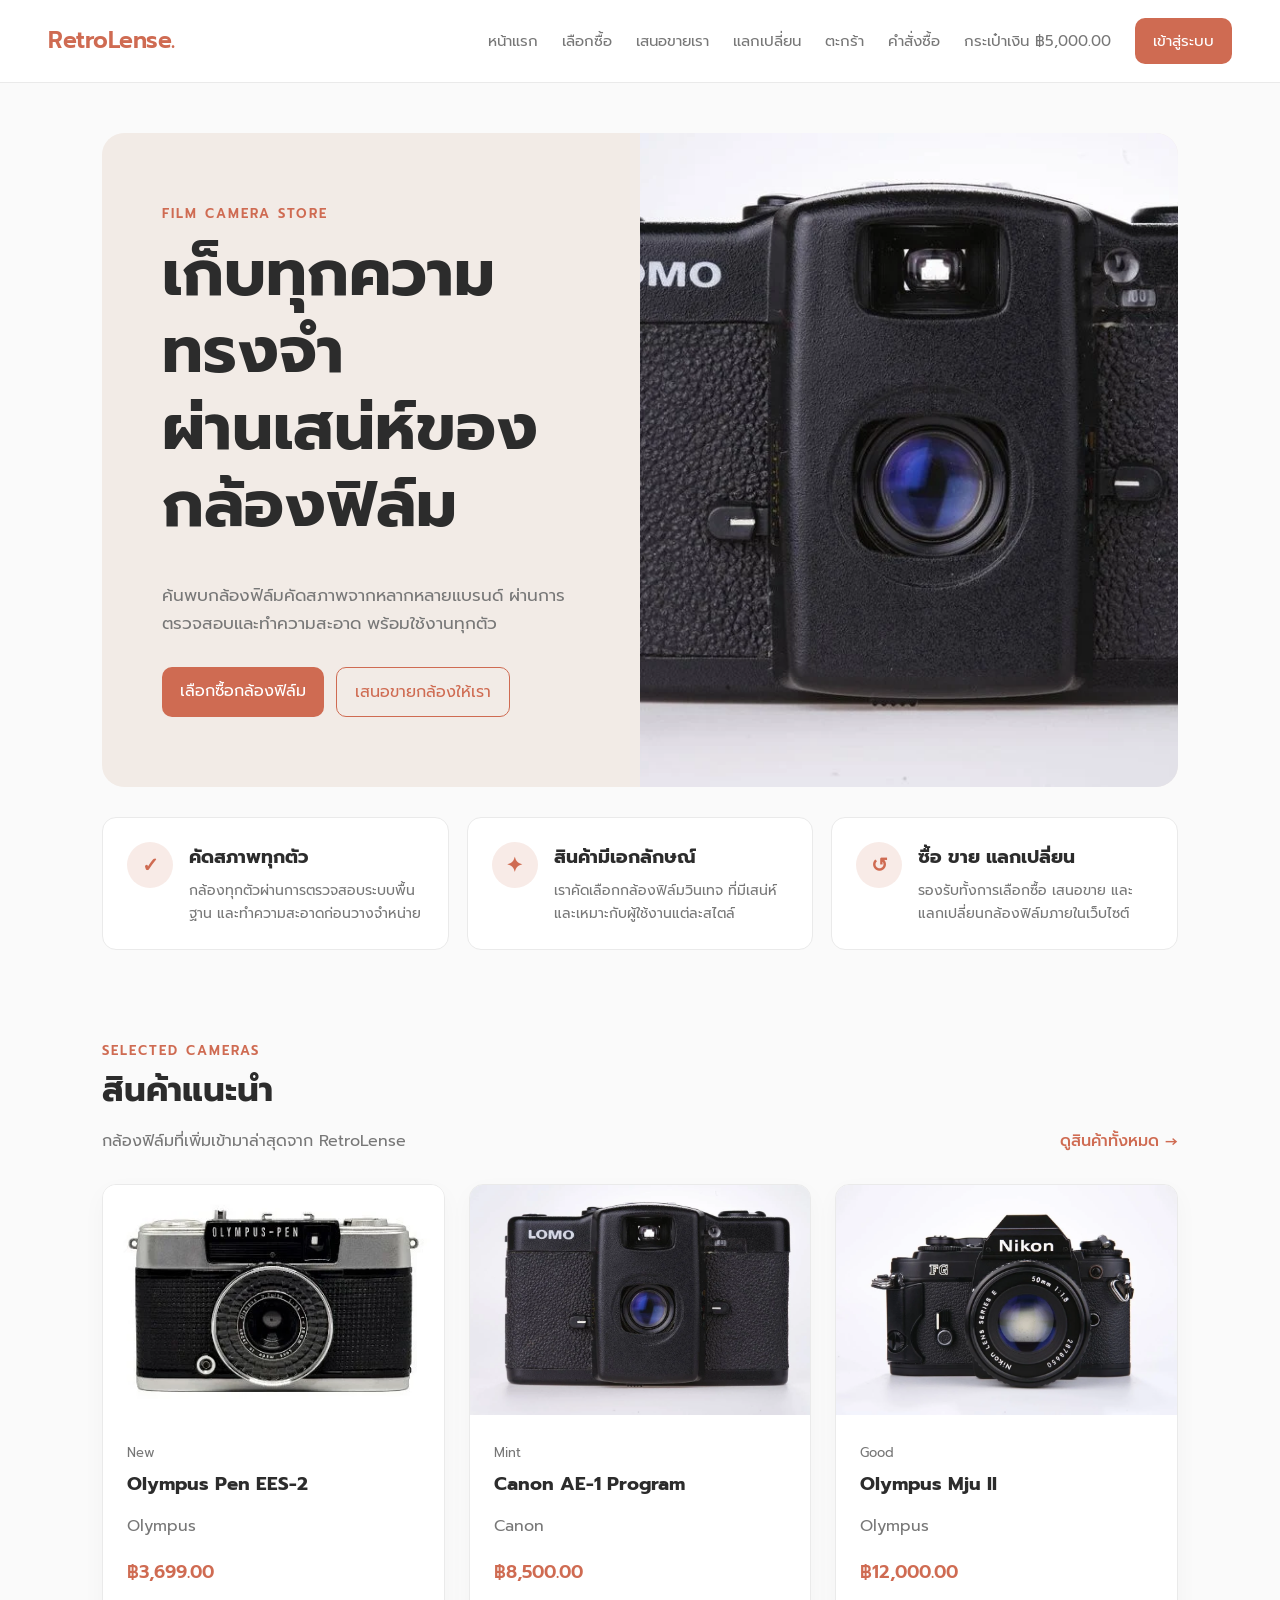
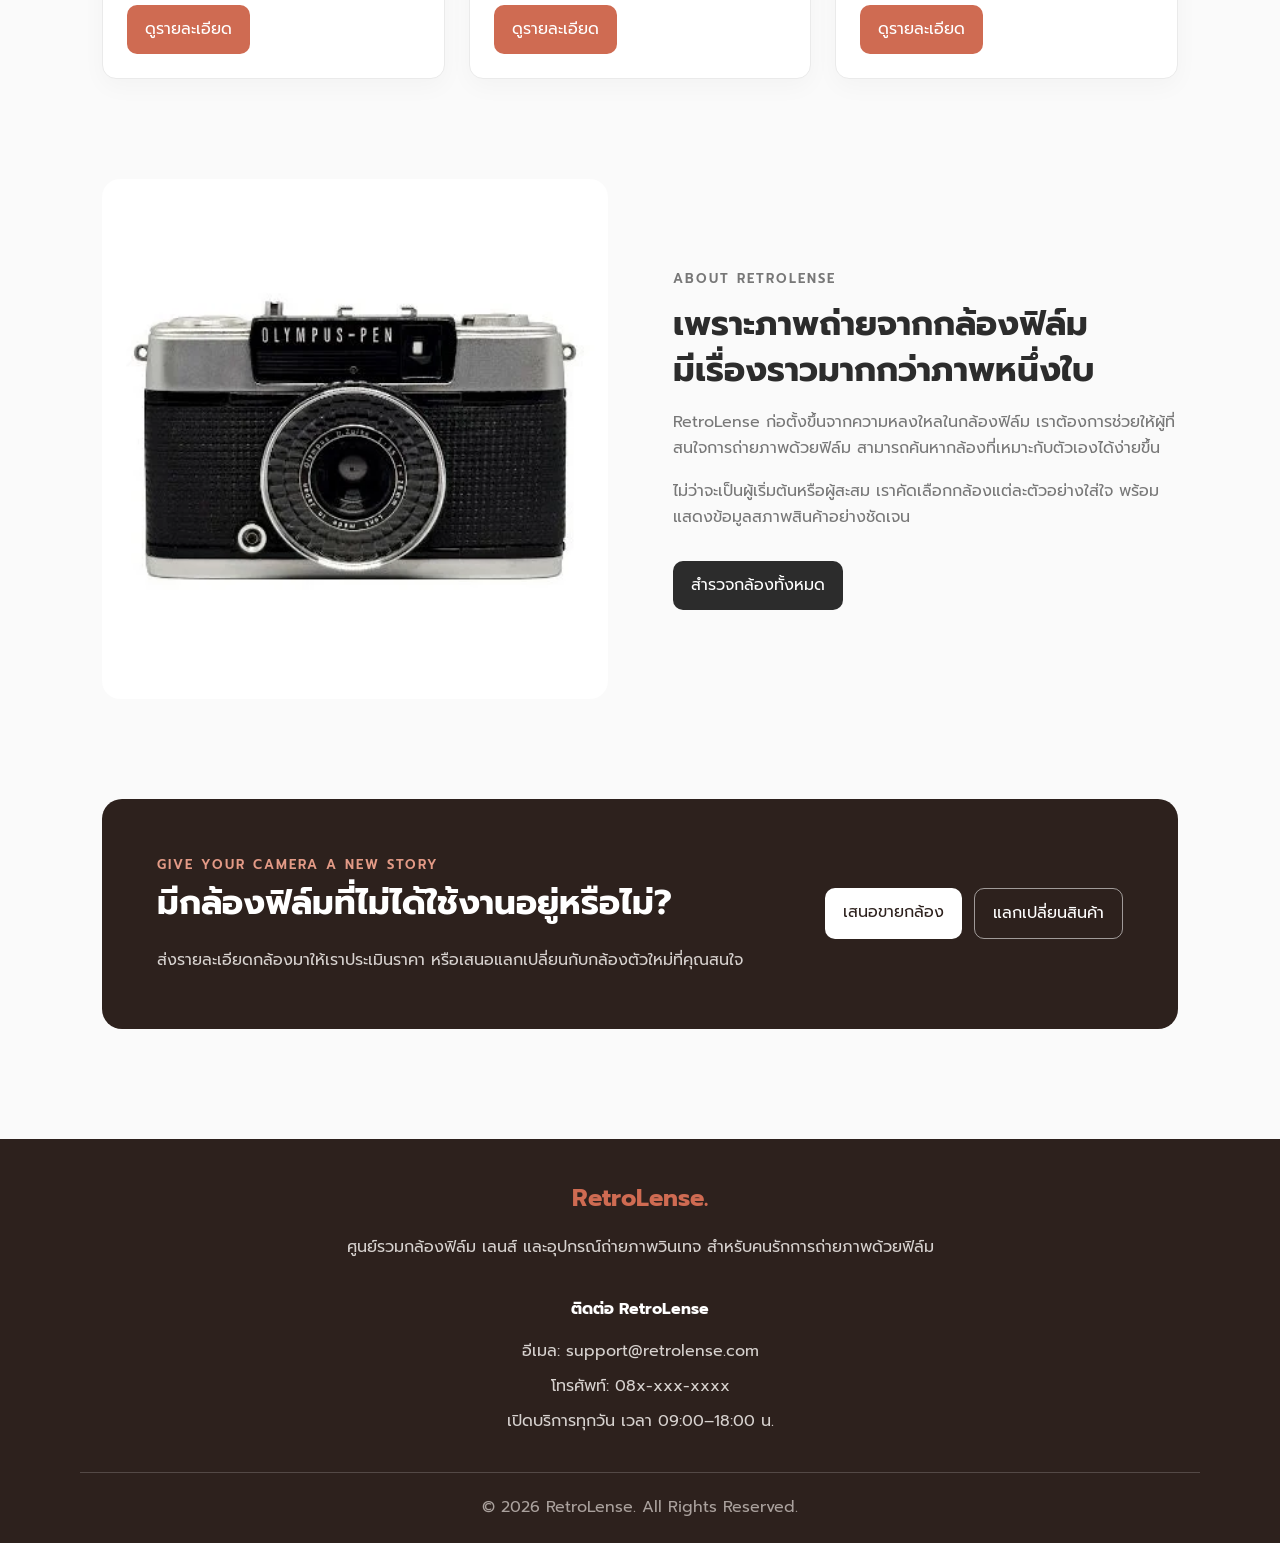
==== index.html @ f93aa6e0 "Initial commit" ====
<!doctype html><html lang="th"><head><meta charset="utf-8"><meta name="viewport" content="width=device-width,initial-scale=1"><title>RetroLense | กล้องฟิล์มคัดสภาพ</title><link rel="preconnect" href="https://fonts.googleapis.com"><link href="https://fonts.googleapis.com/css2?family=Prompt:wght@300;400;500;600&display=swap" rel="stylesheet"><link rel="stylesheet" href="assets/css/style.css"></head><body><header class="site-header"><div class="header-container"><a class="logo" href="index.html">RetroLense.</a><nav class="main-nav"><a href="index.html">หน้าแรก</a><a href="shop.html">เลือกซื้อ</a><a href="sell.html">เสนอขายเรา</a><a href="trade.html">แลกเปลี่ยน</a><a href="cart.html">ตะกร้า</a><a href="orders.html">คำสั่งซื้อ</a><a href="wallet.html">กระเป๋าเงิน ฿5,000.00</a><a class="btn" href="login.html">เข้าสู่ระบบ</a></nav></div></header><main><section class="home-hero"><div class="home-hero-content"><p class="hero-label">FILM CAMERA STORE</p><h1>เก็บทุกความทรงจำ<br>ผ่านเสน่ห์ของกล้องฟิล์ม</h1><p class="hero-description">ค้นพบกล้องฟิล์มคัดสภาพจากหลากหลายแบรนด์ ผ่านการตรวจสอบและทำความสะอาด พร้อมใช้งานทุกตัว</p><div class="hero-actions"><a href="shop.html" class="btn">เลือกซื้อกล้องฟิล์ม</a><a href="sell.html" class="btn outline">เสนอขายกล้องให้เรา</a></div></div><div class="home-hero-image"><img src="assets/img/cam2.webp" alt="กล้องฟิล์มวินเทจ RetroLense"></div></section><section class="home-benefits"><article class="benefit-card"><div class="benefit-icon">✓</div><div><h3>คัดสภาพทุกตัว</h3><p>กล้องทุกตัวผ่านการตรวจสอบระบบพื้นฐาน และทำความสะอาดก่อนวางจำหน่าย</p></div></article><article class="benefit-card"><div class="benefit-icon">✦</div><div><h3>สินค้ามีเอกลักษณ์</h3><p>เราคัดเลือกกล้องฟิล์มวินเทจ ที่มีเสน่ห์และเหมาะกับผู้ใช้งานแต่ละสไตล์</p></div></article><article class="benefit-card"><div class="benefit-icon">↺</div><div><h3>ซื้อ ขาย แลกเปลี่ยน</h3><p>รองรับทั้งการเลือกซื้อ เสนอขาย และแลกเปลี่ยนกล้องฟิล์มภายในเว็บไซต์</p></div></article></section><section class="home-section"><div class="home-section-header"><div><p class="section-label">SELECTED CAMERAS</p><h2>สินค้าแนะนำ</h2><p class="muted">กล้องฟิล์มที่เพิ่มเข้ามาล่าสุดจาก RetroLense</p></div><a href="shop.html" class="view-all-link">ดูสินค้าทั้งหมด →</a></div><div class="grid"><article class="card product-card"><a href="product.html"><img src="assets/img/cam1.webp" alt="Olympus Pen EES-2"></a><div class="card-body"><span class="product-status">New</span><h3>Olympus Pen EES-2</h3><p class="muted product-brand">Olympus</p><p class="price">฿3,699.00</p><a class="btn" href="product.html">ดูรายละเอียด</a></div></article><article class="card product-card"><a href="product.html"><img src="assets/img/cam2.webp" alt="Canon AE-1 Program"></a><div class="card-body"><span class="product-status">Mint</span><h3>Canon AE-1 Program</h3><p class="muted product-brand">Canon</p><p class="price">฿8,500.00</p><a class="btn" href="product.html">ดูรายละเอียด</a></div></article><article class="card product-card"><a href="product.html"><img src="assets/img/cam3.webp" alt="Olympus Mju II"></a><div class="card-body"><span class="product-status">Good</span><h3>Olympus Mju II</h3><p class="muted product-brand">Olympus</p><p class="price">฿12,000.00</p><a class="btn" href="product.html">ดูรายละเอียด</a></div></article></div></section><section class="about-retrolense"><div class="about-image"><img src="assets/img/cam1.webp" alt="ร้านกล้องฟิล์ม RetroLense"></div><div class="about-content"><p class="section-label">ABOUT RETROLENSE</p><h2>เพราะภาพถ่ายจากกล้องฟิล์ม<br>มีเรื่องราวมากกว่าภาพหนึ่งใบ</h2><p>RetroLense ก่อตั้งขึ้นจากความหลงใหลในกล้องฟิล์ม เราต้องการช่วยให้ผู้ที่สนใจการถ่ายภาพด้วยฟิล์ม สามารถค้นหากล้องที่เหมาะกับตัวเองได้ง่ายขึ้น</p><p>ไม่ว่าจะเป็นผู้เริ่มต้นหรือผู้สะสม เราคัดเลือกกล้องแต่ละตัวอย่างใส่ใจ พร้อมแสดงข้อมูลสภาพสินค้าอย่างชัดเจน</p><a href="shop.html" class="btn secondary">สำรวจกล้องทั้งหมด</a></div></section><section class="home-cta"><div><p class="section-label light">GIVE YOUR CAMERA A NEW STORY</p><h2>มีกล้องฟิล์มที่ไม่ได้ใช้งานอยู่หรือไม่?</h2><p>ส่งรายละเอียดกล้องมาให้เราประเมินราคา หรือเสนอแลกเปลี่ยนกับกล้องตัวใหม่ที่คุณสนใจ</p></div><div class="cta-actions"><a href="sell.html" class="btn light-button">เสนอขายกล้อง</a><a href="trade.html" class="btn transparent-button">แลกเปลี่ยนสินค้า</a></div></section></main><footer class="footer"><div class="footer-content"><div><h3>RetroLense.</h3><p>ศูนย์รวมกล้องฟิล์ม เลนส์ และอุปกรณ์ถ่ายภาพวินเทจ สำหรับคนรักการถ่ายภาพด้วยฟิล์ม</p></div><div><h4>ติดต่อ RetroLense</h4><p>อีเมล: support@retrolense.com</p><p>โทรศัพท์: 08x-xxx-xxxx</p><p>เปิดบริการทุกวัน เวลา 09:00–18:00 น.</p></div></div><hr><p class="copyright">© 2026 RetroLense. All Rights Reserved.</p></footer><script src="assets/js/demo.js"></script></body></html>
---- assets/css/style.css ----
/* ==============================
   1. ตัวแปรสีหลัก
============================== */

:root {
    --bg: #fafafa;
    --surface: #ffffff;
    --text: #2c2c2c;
    --muted: #777777;
    --primary: #cf6b52;
    --primary-dark: #b85640;
    --border: #eaeaea;
    --danger: #b42318;
    --dark: #2d211d;
}

/* ==============================
   2. ตั้งค่าพื้นฐาน
============================== */

* {
    box-sizing: border-box;
}

html {
    scroll-behavior: smooth;
}

body {
    margin: 0;
    min-height: 100vh;
    display: flex;
    flex-direction: column;
    background: var(--bg);
    color: var(--text);
    font-family: "Prompt", sans-serif;
    line-height: 1.65;
}

img {
    display: block;
    max-width: 100%;
}

a {
    transition: color 0.2s ease, background 0.2s ease;
}

/* ==============================
   Header และ Navigation
============================== */

.site-header {
    position: sticky;
    top: 0;
    z-index: 100;
    width: 100%;
    padding: 0;
    background: rgba(255, 255, 255, 0.96);
    border-bottom: 1px solid var(--border);
    backdrop-filter: blur(12px);
}

.header-container {
    display: flex;
    width: 100%;
    max-width: 1450px;
    min-height: 82px;
    margin: 0 auto;
    padding: 0 48px;
    align-items: center;
    justify-content: space-between;
    gap: 30px;
}

.logo {
    flex-shrink: 0;
    color: var(--primary);
    font-size: 23px;
    font-weight: 600;
    letter-spacing: -0.5px;
    text-decoration: none;
}

.logo:hover {
    color: var(--primary-dark);
}

.main-nav {
    display: flex;
    align-items: center;
    justify-content: flex-end;
    gap: 24px;
    margin-left: auto;
    flex-wrap: wrap;
}

.main-nav a {
    position: relative;
    color: var(--muted);
    font-size: 15px;
    text-decoration: none;
    white-space: nowrap;
}

.main-nav a:not(.btn)::after {
    position: absolute;
    right: 0;
    bottom: -7px;
    left: 0;
    width: 0;
    height: 2px;
    margin: auto;
    background: var(--primary);
    content: "";
    transition: width 0.2s ease;
}

.main-nav a:not(.btn):hover {
    color: var(--primary);
}

.main-nav a:not(.btn):hover::after {
    width: 100%;
}

.main-nav .btn {
    color: #ffffff;
}

.member-name {
    color: var(--text);
    font-size: 14px;
    font-weight: 500;
}

/* ==============================
   4. ปุ่ม
============================== */

.btn,
button {
    display: inline-block;
    padding: 11px 18px;
    border: 0;
    border-radius: 10px;
    background: var(--primary);
    color: #ffffff;
    font: inherit;
    text-decoration: none;
    cursor: pointer;
    transition:
        background 0.2s ease,
        transform 0.2s ease;
}

.btn:hover,
button:hover {
    background: var(--primary-dark);
    transform: translateY(-1px);
}

.btn.secondary {
    background: var(--text);
}

.btn.secondary:hover {
    background: #111111;
}

.btn.danger {
    background: var(--danger);
}

.btn.danger:hover {
    background: #8f1c13;
}

/* ==============================
   5. เนื้อหาหลัก
============================== */

main {
    width: 100%;
    max-width: 1120px;
    margin: 0 auto;
    padding: 50px 22px;
    flex: 1;
}

.hero,
.section-header {
    margin-bottom: 36px;
    text-align: center;
}

.hero h1,
.section-header h1 {
    margin-bottom: 10px;
}

.muted {
    color: var(--muted);
}

.grid {
    display: grid;
    grid-template-columns: repeat(auto-fit, minmax(260px, 1fr));
    gap: 24px;
}

/* ==============================
   6. Card และ Panel
============================== */

.card,
.panel {
    overflow: hidden;
    background: var(--surface);
    border: 1px solid var(--border);
    border-radius: 14px;
    box-shadow: 0 8px 24px rgba(0, 0, 0, 0.03);
}

.card {
    transition:
        transform 0.2s ease,
        box-shadow 0.2s ease;
}

.card:hover {
    transform: translateY(-4px);
    box-shadow: 0 14px 32px rgba(0, 0, 0, 0.07);
}

.card img {
    width: 100%;
    height: 230px;
    object-fit: cover;
}

.card-body,
.panel {
    padding: 24px;
}

.card-body h3 {
    margin-top: 0;
}

.price {
    font-size: 18px;
    font-weight: 600;
    color: var(--primary);
}

/* ==============================
   7. Form
============================== */

.form {
    max-width: 620px;
    margin: 0 auto;
}

.form label {
    display: block;
    margin: 14px 0 7px;
    font-weight: 500;
}

.form input,
.form select,
.form textarea {
    width: 100%;
    padding: 13px;
    background: #f6f7f8;
    border: 1px solid var(--border);
    border-radius: 9px;
    color: var(--text);
    font: inherit;
}

.form textarea {
    min-height: 130px;
    resize: vertical;
}

.form input:focus,
.form textarea:focus,
.form select:focus {
    outline: 2px solid rgba(207, 107, 82, 0.2);
    border-color: var(--primary);
}

/* ==============================
   8. ข้อความแจ้งเตือน
============================== */

.alert {
    margin-bottom: 16px;
    padding: 12px 15px;
    background: #fff3f0;
    border-radius: 8px;
    color: #8a3321;
}

.alert.success,
.success {
    background: #ecfdf3;
    color: #027a48;
}

/* ==============================
   9. รายละเอียดสินค้า
============================== */

.product-detail {
    display: grid;
    grid-template-columns: 1.1fr 1fr;
    gap: 36px;
    align-items: start;
}

.product-detail img {
    width: 100%;
    max-height: 520px;
    object-fit: cover;
    border-radius: 14px;
}

.add-cart-form {
    display: flex;
    align-items: flex-end;
    gap: 12px;
    margin-top: 20px;
}

.add-cart-form label {
    display: block;
    margin-bottom: 6px;
}

.add-cart-form input {
    width: 72px;
    padding: 10px;
    border: 1px solid var(--border);
    border-radius: 8px;
    font: inherit;
}

/* ==============================
   10. ตาราง
============================== */

table {
    width: 100%;
    border-collapse: collapse;
    background: #ffffff;
}

th,
td {
    padding: 12px;
    border-bottom: 1px solid var(--border);
    text-align: left;
    vertical-align: middle;
}

th {
    background: #fcfcfc;
    font-weight: 600;
}

/* ==============================
   11. Dashboard Admin
============================== */

.stats {
    display: grid;
    grid-template-columns: repeat(4, 1fr);
    gap: 18px;
}

.stat {
    padding: 22px;
    background: #ffffff;
    border: 1px solid var(--border);
    border-radius: 12px;
}

.stat h3 {
    margin-top: 0;
    margin-bottom: 8px;
}

.stat strong {
    font-size: 28px;
    color: var(--primary);
}

.admin-links {
    display: flex;
    gap: 10px;
    flex-wrap: wrap;
}

/* ==============================
   12. ตะกร้าสินค้า
============================== */

.cart-list {
    padding: 0;
}

.cart-row {
    display: grid;
    grid-template-columns: 110px 1fr auto auto;
    gap: 18px;
    align-items: center;
    padding: 18px;
    border-bottom: 1px solid var(--border);
}

.cart-row:last-child {
    border-bottom: 0;
}

.cart-row img {
    width: 110px;
    height: 85px;
    object-fit: cover;
    border-radius: 10px;
}

.cart-info h3 {
    margin: 0 0 6px;
}

.cart-actions {
    display: flex;
    gap: 8px;
    align-items: center;
}

.cart-actions input {
    width: 72px;
    padding: 10px;
    border: 1px solid var(--border);
    border-radius: 8px;
    font: inherit;
}

.cart-summary {
    display: flex;
    justify-content: flex-end;
    align-items: center;
    gap: 24px;
    margin-top: 22px;
}

/* ==============================
   13. Checkout
============================== */

.checkout-grid {
    display: grid;
    grid-template-columns: 1.35fr 0.8fr;
    gap: 24px;
    align-items: start;
}

.checkout-grid .form {
    max-width: none;
    margin: 0;
}

.success-box {
    max-width: 650px;
    margin: 0 auto;
    text-align: center;
}

.empty {
    padding: 35px;
    text-align: center;
}

/* ==============================
   14. Form ในตาราง
============================== */

.inline-form {
    display: flex;
    gap: 8px;
    align-items: center;
}

.inline-form select {
    padding: 9px;
    border: 1px solid var(--border);
    border-radius: 8px;
    font: inherit;
}

.inline-form button {
    padding: 9px 12px;
}

/* ==============================
   15. Footer
============================== */

.footer {
    width: 100%;
    margin-top: 60px;
    padding: 45px 8% 25px;
    background: var(--dark);
    color: #ffffff;
}

.footer-content {
    display: grid;
    grid-template-columns: 1.4fr 0.8fr 1fr;
    gap: 50px;
    max-width: 1120px;
    margin: 0 auto;
}

.footer h3,
.footer h4 {
    margin-top: 0;
    margin-bottom: 15px;
    color: #ffffff;
}

.footer h3 {
    font-size: 24px;
    color: var(--primary);
}

.footer p {
    margin: 6px 0;
    color: #d7d2cf;
    line-height: 1.8;
}

.footer a {
    display: inline-block;
    color: #d7d2cf;
    line-height: 2;
    text-decoration: none;
}

.footer a:hover {
    color: var(--primary);
}

.footer hr {
    max-width: 1120px;
    margin: 30px auto 20px;
    border: 0;
    border-top: 1px solid rgba(255, 255, 255, 0.18);
}

.footer .copyright {
    margin: 0;
    color: #aaa19d;
    text-align: center;
}

/* ==============================
   16. Tablet
============================== */

@media (max-width: 900px) {
    .stats {
        grid-template-columns: repeat(2, 1fr);
    }

    .footer-content {
        grid-template-columns: repeat(2, 1fr);
    }

    .footer-content > div:first-child {
        grid-column: 1 / -1;
    }
}

/* ==============================
   17. Mobile
============================== */

@media (max-width: 760px) {
    .site-header {
        position: static;
    }

    .header-container {
        flex-direction: column;
        min-height: auto;
        padding: 17px 18px;
        gap: 14px;
    }

    .main-nav {
        width: 100%;
        justify-content: center;
        margin-left: 0;
        gap: 13px 17px;
    }
}

    .product-detail,
    .checkout-grid {
        grid-template-columns: 1fr;
    }

    .product-detail {
        gap: 24px;
    }

    .stats {
        grid-template-columns: 1fr 1fr;
    }

    .cart-row {
        grid-template-columns: 80px 1fr;
    }

    .cart-row img {
        width: 80px;
        height: 70px;
    }

    .cart-actions {
        grid-column: 1 / -1;
        flex-wrap: wrap;
    }

    .cart-summary {
        flex-direction: column;
        align-items: stretch;
    }

    .add-cart-form {
        flex-direction: column;
        align-items: stretch;
    }

    .add-cart-form input {
        width: 100%;
    }

    table {
        display: block;
        overflow-x: auto;
        white-space: nowrap;
    }

    .footer {
        padding: 40px 24px 22px;
    }

    .footer-content {
        grid-template-columns: 1fr;
        gap: 28px;
        text-align: center;
    }

    .footer-content > div:first-child {
        grid-column: auto;
    }
}

/* ==============================
   18. Mobile ขนาดเล็ก
============================== */

@media (max-width: 480px) {
    .stats {
        grid-template-columns: 1fr;
    }

    .btn,
    button {
        width: 100%;
        text-align: center;
    }

    .inline-form {
        flex-direction: column;
        align-items: stretch;
    }

    .inline-form select {
        width: 100%;
    }

    .card img {
        height: 210px;
    }
}
/* ==============================
   หน้าแรก RetroLense
============================== */

.home-hero {
    display: grid;
    grid-template-columns: 1fr 1fr;
    min-height: 580px;
    overflow: hidden;
    background: #f2ebe6;
    border-radius: 22px;
}

.home-hero-content {
    display: flex;
    flex-direction: column;
    justify-content: center;
    padding: 70px 60px;
}

.hero-label,
.section-label {
    margin: 0 0 12px;
    color: var(--primary);
    font-size: 13px;
    font-weight: 600;
    letter-spacing: 2px;
}

.home-hero h1 {
    max-width: 620px;
    margin: 0 0 20px;
    font-size: clamp(40px, 5vw, 68px);
    line-height: 1.2;
}

.hero-description {
    max-width: 550px;
    margin-bottom: 30px;
    color: var(--muted);
    font-size: 17px;
}

.hero-actions {
    display: flex;
    gap: 12px;
    flex-wrap: wrap;
}

.btn.outline {
    background: transparent;
    border: 1px solid var(--primary);
    color: var(--primary);
}

.btn.outline:hover {
    background: var(--primary);
    color: #ffffff;
}

.home-hero-image {
    min-height: 580px;
}

.home-hero-image img {
    width: 100%;
    height: 100%;
    object-fit: cover;
}

.home-benefits {
    display: grid;
    grid-template-columns: repeat(3, 1fr);
    gap: 18px;
    margin: 30px 0 90px;
}

.benefit-card {
    display: flex;
    gap: 16px;
    padding: 24px;
    background: var(--surface);
    border: 1px solid var(--border);
    border-radius: 14px;
}

.benefit-icon {
    display: flex;
    flex: 0 0 46px;
    align-items: center;
    justify-content: center;
    width: 46px;
    height: 46px;
    background: #f8ebe7;
    border-radius: 50%;
    color: var(--primary);
    font-size: 20px;
    font-weight: 600;
}

.benefit-card h3 {
    margin: 0 0 6px;
}

.benefit-card p {
    margin: 0;
    color: var(--muted);
    font-size: 14px;
}

.home-section {
    margin-bottom: 100px;
}

.home-section-header {
    display: flex;
    justify-content: space-between;
    align-items: end;
    gap: 30px;
    margin-bottom: 30px;
}

.home-section-header h2,
.about-content h2,
.home-cta h2 {
    margin: 0 0 10px;
    font-size: 34px;
}

.home-section-header p {
    margin: 0;
}

.view-all-link {
    flex-shrink: 0;
    color: var(--primary);
    font-weight: 500;
    text-decoration: none;
}

.view-all-link:hover {
    text-decoration: underline;
}

.product-image-link {
    display: block;
    overflow: hidden;
}

.product-image-link img {
    transition: transform 0.35s ease;
}

.product-card:hover .product-image-link img {
    transform: scale(1.04);
}

.product-status {
    display: inline-block;
    margin-bottom: 5px;
    color: var(--muted);
    font-size: 13px;
}

.product-brand {
    margin-top: -5px;
}

.about-retrolense {
    display: grid;
    grid-template-columns: 1fr 1fr;
    gap: 65px;
    align-items: center;
    margin-bottom: 100px;
}

.about-image img {
    width: 100%;
    height: 520px;
    object-fit: cover;
    border-radius: 18px;
}

.about-content h2 {
    line-height: 1.35;
}

.about-content p {
    color: var(--muted);
}

.about-content .btn {
    margin-top: 15px;
}

.home-cta {
    display: flex;
    justify-content: space-between;
    align-items: center;
    gap: 40px;
    padding: 55px;
    background: #2d211d;
    border-radius: 20px;
    color: #ffffff;
}

.home-cta h2 {
    color: #ffffff;
}

.home-cta p {
    max-width: 690px;
    margin-bottom: 0;
    color: #d7d2cf;
}

.section-label.light {
    color: #e39a86;
}

.cta-actions {
    display: flex;
    flex-shrink: 0;
    gap: 12px;
    flex-wrap: wrap;
}

.btn.light-button {
    background: #ffffff;
    color: #2d211d;
}

.btn.light-button:hover {
    background: #eee8e4;
}

.btn.transparent-button {
    background: transparent;
    border: 1px solid rgba(255, 255, 255, 0.55);
    color: #ffffff;
}

.btn.transparent-button:hover {
    background: #ffffff;
    color: #2d211d;
}

@media (max-width: 900px) {
    .home-hero {
        grid-template-columns: 1fr;
    }

    .home-hero-content {
        padding: 60px 40px;
    }

    .home-hero-image {
        min-height: 400px;
    }

    .home-benefits {
        grid-template-columns: 1fr;
    }

    .about-retrolense {
        grid-template-columns: 1fr;
    }

    .about-image img {
        height: 420px;
    }

    .home-cta {
        flex-direction: column;
        align-items: flex-start;
    }
}

@media (max-width: 600px) {
    .home-hero {
        min-height: auto;
        border-radius: 16px;
    }

    .home-hero-content {
        padding: 45px 24px;
    }

    .home-hero h1 {
        font-size: 38px;
    }

    .home-hero-image {
        min-height: 300px;
    }

    .hero-actions,
    .cta-actions {
        width: 100%;
        flex-direction: column;
    }

    .hero-actions .btn,
    .cta-actions .btn {
        width: 100%;
        text-align: center;
    }

    .home-section-header {
        align-items: flex-start;
        flex-direction: column;
    }

    .about-image img {
        height: 330px;
    }

    .home-cta {
        padding: 35px 24px;
    }
}


/* Wallet and payment */
.wallet-hero { text-align: center; margin-bottom: 28px; }
.wallet-balance { font-size: 48px; font-weight: 600; color: #d45f45; margin-top: 8px; }
.wallet-history-item { display: grid; grid-template-columns: 1fr auto; gap: 6px 12px; padding: 14px 0; border-bottom: 1px solid #eee7e1; }
.wallet-history-item small { grid-column: 1 / -1; color: #81746c; }
.payment-status { padding: 4px 10px; border-radius: 999px; font-size: 12px; background: #eee; }
.payment-status.approved, .payment-status.paid { background: #e3f5e8; color: #27653a; }
.payment-status.pending { background: #fff3d6; color: #865f00; }
.payment-status.rejected { background: #fde4e1; color: #9a342b; }
.payment-option { display: flex !important; align-items: flex-start; gap: 12px; padding: 16px; border: 1px solid #ded7d1; border-radius: 12px; margin-bottom: 12px; cursor: pointer; }
.payment-option input { width: auto !important; margin-top: 5px; }
.promptpay-slip-box { padding: 16px; background: #faf7f4; border-radius: 12px; margin-top: 14px; }
.table-wrap { overflow-x: auto; }
.money-in { color: #21823f; font-weight: 600; }
.money-out { color: #b33b31; font-weight: 600; }

/* Trade-in workflow */
.table-wrap{overflow-x:auto}.status-badge{display:inline-block;padding:5px 10px;border-radius:999px;font-size:13px;font-weight:500;background:#fff4e5;color:#9a6700}.status-badge.success{background:#ecfdf3;color:#027a48}.status-badge.danger{background:#fef3f2;color:#b42318}.trade-layout{display:grid;grid-template-columns:1fr 1fr;gap:24px;align-items:start}.trade-image{width:100%;max-height:360px;object-fit:contain;background:#f6f7f8;border:1px solid var(--border);border-radius:12px;margin:12px 0}table{width:100%;border-collapse:collapse}th,td{padding:12px;border-bottom:1px solid var(--border);text-align:left;vertical-align:top}@media(max-width:760px){.trade-layout{grid-template-columns:1fr}.header-container{padding:0 18px}.main-nav{gap:12px}main{padding-top:28px}}

/* Portfolio static demo additions */
.demo-form{display:flex;flex-direction:column;gap:10px}.demo-form input,.demo-form select,.demo-form textarea,.add-cart-form input{width:100%;padding:11px 12px;border:1px solid var(--border);border-radius:9px;font:inherit;background:#fff}.cart-row img{width:120px;height:90px;object-fit:cover;border-radius:10px}.cart-row{display:flex;gap:20px;align-items:center;padding:20px}.cart-info{flex:1}.cart-actions{display:flex;gap:8px;align-items:center}.cart-actions input{width:70px;padding:9px}.table-wrap{overflow-x:auto}table{width:100%;border-collapse:collapse}th,td{text-align:left;padding:14px;border-bottom:1px solid var(--border)}@media(max-width:900px){.header-container{padding:14px 20px;align-items:flex-start}.main-nav{gap:12px}.main-nav a{font-size:13px}.cart-row{align-items:flex-start;flex-wrap:wrap}}
.demo-accounts{display:grid;grid-template-columns:1fr 1fr;gap:12px;margin:18px 0 22px}.demo-account{display:flex;flex-direction:column;gap:7px;padding:16px;background:#faf7f5;border:1px solid var(--border);border-radius:10px}.demo-account code{font-size:13px;color:var(--muted);word-break:break-all}.demo-account .btn{margin-top:5px;text-align:center}@media(max-width:600px){.demo-accounts{grid-template-columns:1fr}}
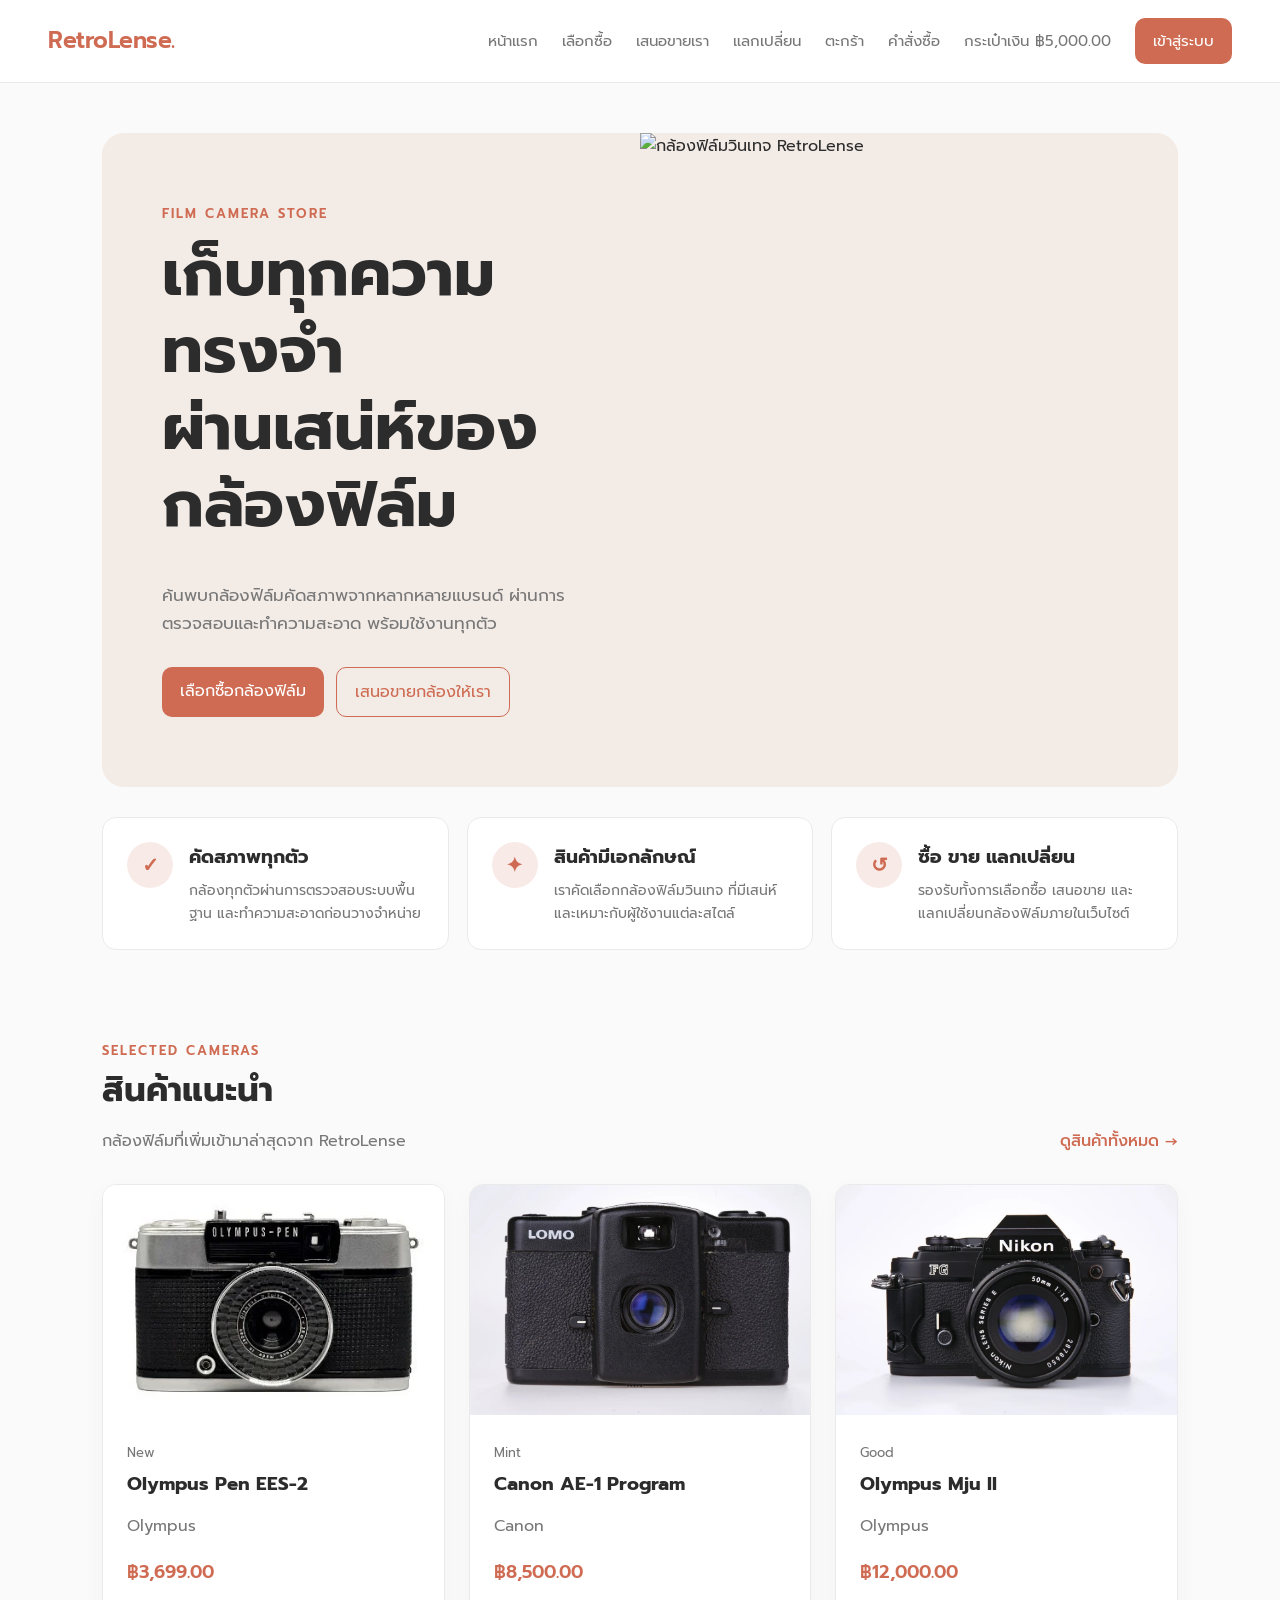
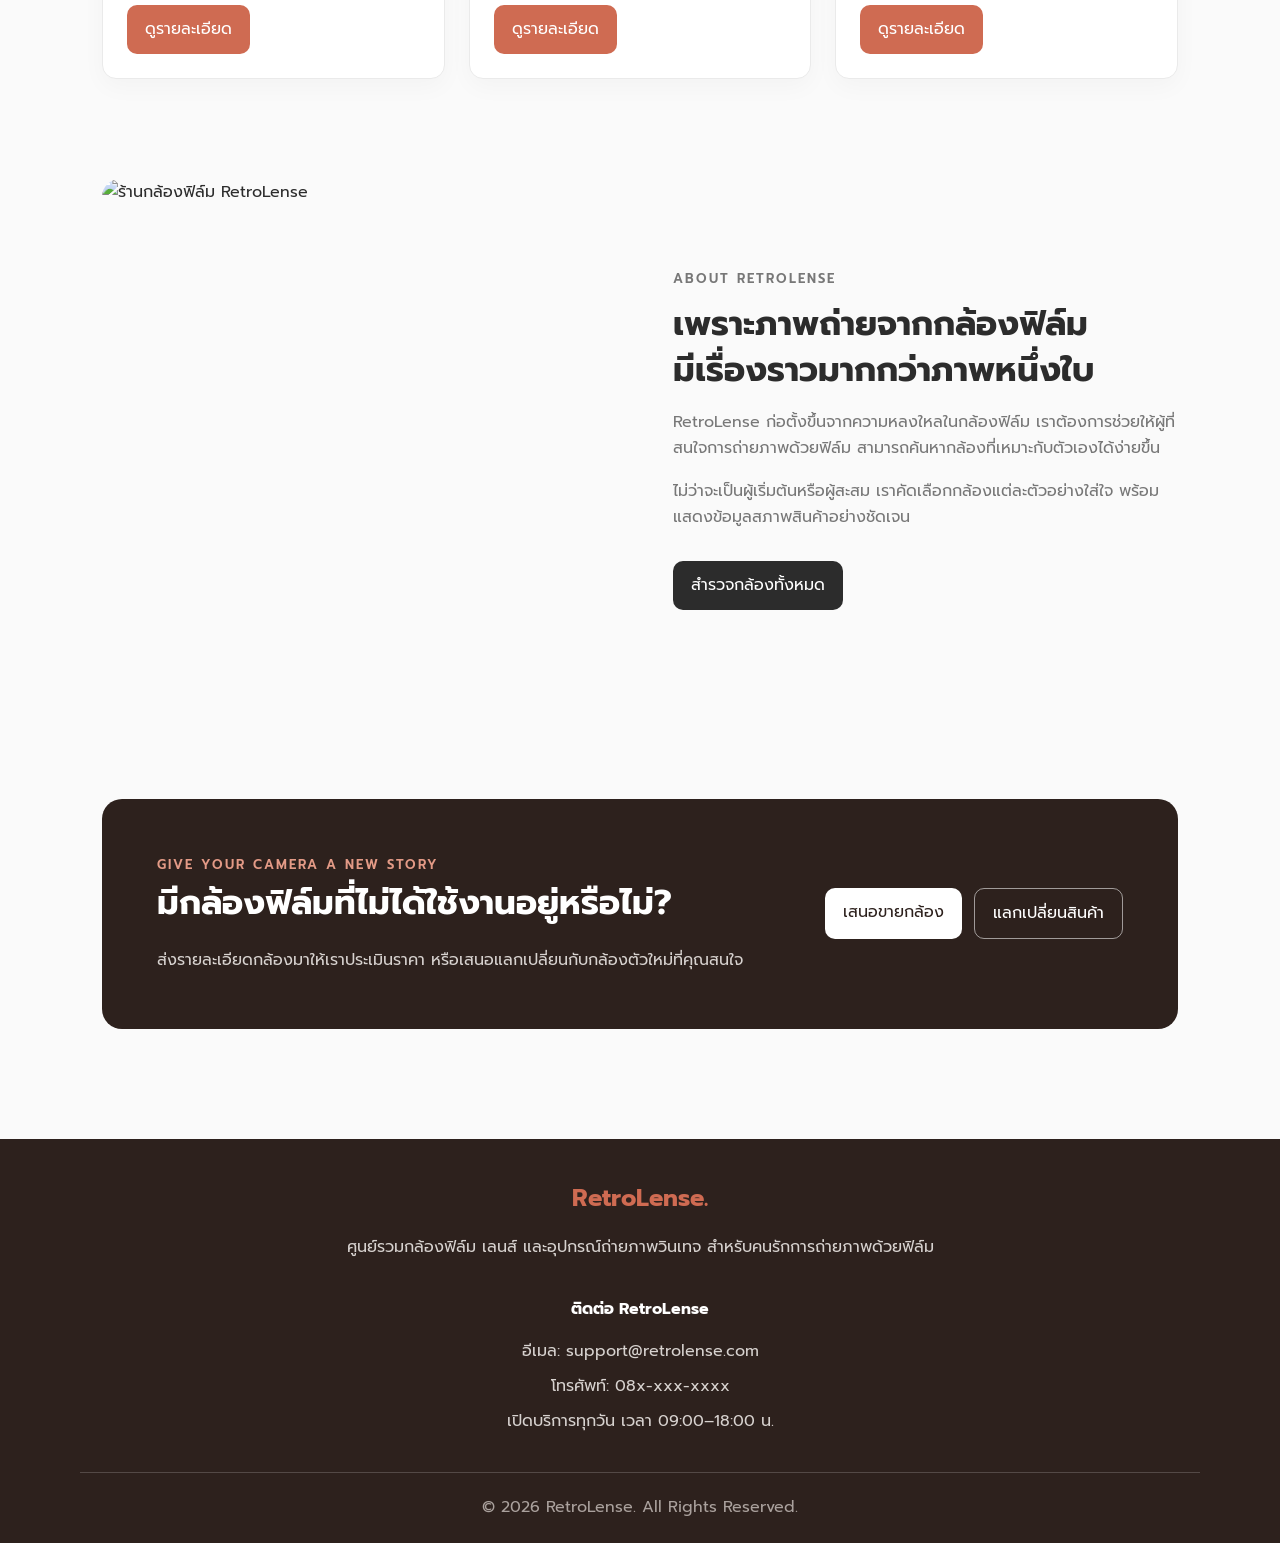
==== commit 075d9999: "Update index page" ====
--- a/index.html
+++ b/index.html
@@ -1 +1,372 @@
-<!doctype html><html lang="th"><head><meta charset="utf-8"><meta name="viewport" content="width=device-width,initial-scale=1"><title>RetroLense | กล้องฟิล์มคัดสภาพ</title><link rel="preconnect" href="https://fonts.googleapis.com"><link href="https://fonts.googleapis.com/css2?family=Prompt:wght@300;400;500;600&display=swap" rel="stylesheet"><link rel="stylesheet" href="assets/css/style.css"></head><body><header class="site-header"><div class="header-container"><a class="logo" href="index.html">RetroLense.</a><nav class="main-nav"><a href="index.html">หน้าแรก</a><a href="shop.html">เลือกซื้อ</a><a href="sell.html">เสนอขายเรา</a><a href="trade.html">แลกเปลี่ยน</a><a href="cart.html">ตะกร้า</a><a href="orders.html">คำสั่งซื้อ</a><a href="wallet.html">กระเป๋าเงิน ฿5,000.00</a><a class="btn" href="login.html">เข้าสู่ระบบ</a></nav></div></header><main><section class="home-hero"><div class="home-hero-content"><p class="hero-label">FILM CAMERA STORE</p><h1>เก็บทุกความทรงจำ<br>ผ่านเสน่ห์ของกล้องฟิล์ม</h1><p class="hero-description">ค้นพบกล้องฟิล์มคัดสภาพจากหลากหลายแบรนด์ ผ่านการตรวจสอบและทำความสะอาด พร้อมใช้งานทุกตัว</p><div class="hero-actions"><a href="shop.html" class="btn">เลือกซื้อกล้องฟิล์ม</a><a href="sell.html" class="btn outline">เสนอขายกล้องให้เรา</a></div></div><div class="home-hero-image"><img src="assets/img/cam2.webp" alt="กล้องฟิล์มวินเทจ RetroLense"></div></section><section class="home-benefits"><article class="benefit-card"><div class="benefit-icon">✓</div><div><h3>คัดสภาพทุกตัว</h3><p>กล้องทุกตัวผ่านการตรวจสอบระบบพื้นฐาน และทำความสะอาดก่อนวางจำหน่าย</p></div></article><article class="benefit-card"><div class="benefit-icon">✦</div><div><h3>สินค้ามีเอกลักษณ์</h3><p>เราคัดเลือกกล้องฟิล์มวินเทจ ที่มีเสน่ห์และเหมาะกับผู้ใช้งานแต่ละสไตล์</p></div></article><article class="benefit-card"><div class="benefit-icon">↺</div><div><h3>ซื้อ ขาย แลกเปลี่ยน</h3><p>รองรับทั้งการเลือกซื้อ เสนอขาย และแลกเปลี่ยนกล้องฟิล์มภายในเว็บไซต์</p></div></article></section><section class="home-section"><div class="home-section-header"><div><p class="section-label">SELECTED CAMERAS</p><h2>สินค้าแนะนำ</h2><p class="muted">กล้องฟิล์มที่เพิ่มเข้ามาล่าสุดจาก RetroLense</p></div><a href="shop.html" class="view-all-link">ดูสินค้าทั้งหมด →</a></div><div class="grid"><article class="card product-card"><a href="product.html"><img src="assets/img/cam1.webp" alt="Olympus Pen EES-2"></a><div class="card-body"><span class="product-status">New</span><h3>Olympus Pen EES-2</h3><p class="muted product-brand">Olympus</p><p class="price">฿3,699.00</p><a class="btn" href="product.html">ดูรายละเอียด</a></div></article><article class="card product-card"><a href="product.html"><img src="assets/img/cam2.webp" alt="Canon AE-1 Program"></a><div class="card-body"><span class="product-status">Mint</span><h3>Canon AE-1 Program</h3><p class="muted product-brand">Canon</p><p class="price">฿8,500.00</p><a class="btn" href="product.html">ดูรายละเอียด</a></div></article><article class="card product-card"><a href="product.html"><img src="assets/img/cam3.webp" alt="Olympus Mju II"></a><div class="card-body"><span class="product-status">Good</span><h3>Olympus Mju II</h3><p class="muted product-brand">Olympus</p><p class="price">฿12,000.00</p><a class="btn" href="product.html">ดูรายละเอียด</a></div></article></div></section><section class="about-retrolense"><div class="about-image"><img src="assets/img/cam1.webp" alt="ร้านกล้องฟิล์ม RetroLense"></div><div class="about-content"><p class="section-label">ABOUT RETROLENSE</p><h2>เพราะภาพถ่ายจากกล้องฟิล์ม<br>มีเรื่องราวมากกว่าภาพหนึ่งใบ</h2><p>RetroLense ก่อตั้งขึ้นจากความหลงใหลในกล้องฟิล์ม เราต้องการช่วยให้ผู้ที่สนใจการถ่ายภาพด้วยฟิล์ม สามารถค้นหากล้องที่เหมาะกับตัวเองได้ง่ายขึ้น</p><p>ไม่ว่าจะเป็นผู้เริ่มต้นหรือผู้สะสม เราคัดเลือกกล้องแต่ละตัวอย่างใส่ใจ พร้อมแสดงข้อมูลสภาพสินค้าอย่างชัดเจน</p><a href="shop.html" class="btn secondary">สำรวจกล้องทั้งหมด</a></div></section><section class="home-cta"><div><p class="section-label light">GIVE YOUR CAMERA A NEW STORY</p><h2>มีกล้องฟิล์มที่ไม่ได้ใช้งานอยู่หรือไม่?</h2><p>ส่งรายละเอียดกล้องมาให้เราประเมินราคา หรือเสนอแลกเปลี่ยนกับกล้องตัวใหม่ที่คุณสนใจ</p></div><div class="cta-actions"><a href="sell.html" class="btn light-button">เสนอขายกล้อง</a><a href="trade.html" class="btn transparent-button">แลกเปลี่ยนสินค้า</a></div></section></main><footer class="footer"><div class="footer-content"><div><h3>RetroLense.</h3><p>ศูนย์รวมกล้องฟิล์ม เลนส์ และอุปกรณ์ถ่ายภาพวินเทจ สำหรับคนรักการถ่ายภาพด้วยฟิล์ม</p></div><div><h4>ติดต่อ RetroLense</h4><p>อีเมล: support@retrolense.com</p><p>โทรศัพท์: 08x-xxx-xxxx</p><p>เปิดบริการทุกวัน เวลา 09:00–18:00 น.</p></div></div><hr><p class="copyright">© 2026 RetroLense. All Rights Reserved.</p></footer><script src="assets/js/demo.js"></script></body></html>+<!doctype html>
+<html lang="th">
+<head>
+  <meta charset="utf-8">
+  <meta name="viewport" content="width=device-width, initial-scale=1">
+
+  <title>RetroLense | กล้องฟิล์มคัดสภาพ</title>
+
+  <link rel="preconnect" href="https://fonts.googleapis.com">
+  <link
+    href="https://fonts.googleapis.com/css2?family=Prompt:wght@300;400;500;600&display=swap"
+    rel="stylesheet"
+  >
+
+  <link rel="stylesheet" href="assets/css/style.css">
+</head>
+
+<body>
+
+  <!-- Header -->
+  <header class="site-header">
+    <div class="header-container">
+      <a class="logo" href="index.html">
+        RetroLense.
+      </a>
+
+      <nav class="main-nav">
+        <a href="index.html">หน้าแรก</a>
+        <a href="shop.html">เลือกซื้อ</a>
+        <a href="sell.html">เสนอขายเรา</a>
+        <a href="trade.html">แลกเปลี่ยน</a>
+        <a href="cart.html">ตะกร้า</a>
+        <a href="orders.html">คำสั่งซื้อ</a>
+        <a href="wallet.html">กระเป๋าเงิน ฿5,000.00</a>
+        <a class="btn" href="login.html">เข้าสู่ระบบ</a>
+      </nav>
+    </div>
+  </header>
+
+  <main>
+
+    <!-- Hero Section -->
+    <section class="home-hero">
+      <div class="home-hero-content">
+        <p class="hero-label">
+          FILM CAMERA STORE
+        </p>
+
+        <h1>
+          เก็บทุกความทรงจำ<br>
+          ผ่านเสน่ห์ของกล้องฟิล์ม
+        </h1>
+
+        <p class="hero-description">
+          ค้นพบกล้องฟิล์มคัดสภาพจากหลากหลายแบรนด์
+          ผ่านการตรวจสอบและทำความสะอาด พร้อมใช้งานทุกตัว
+        </p>
+
+        <div class="hero-actions">
+          <a href="shop.html" class="btn">
+            เลือกซื้อกล้องฟิล์ม
+          </a>
+
+          <a href="sell.html" class="btn outline">
+            เสนอขายกล้องให้เรา
+          </a>
+        </div>
+      </div>
+
+      <div class="home-hero-image">
+        <img
+          src="https://media.thairath.co.th/image/KJjZrNLX93jCZ3jRKDp1V2ypK3p1V2r54f6vFVSlZlnQ3EaR8e9vA1.webp"
+          alt="กล้องฟิล์มวินเทจ RetroLense"
+        >
+      </div>
+    </section>
+
+
+    <!-- Benefits Section -->
+    <section class="home-benefits">
+
+      <article class="benefit-card">
+        <div class="benefit-icon">✓</div>
+
+        <div>
+          <h3>คัดสภาพทุกตัว</h3>
+          <p>
+            กล้องทุกตัวผ่านการตรวจสอบระบบพื้นฐาน
+            และทำความสะอาดก่อนวางจำหน่าย
+          </p>
+        </div>
+      </article>
+
+
+      <article class="benefit-card">
+        <div class="benefit-icon">✦</div>
+
+        <div>
+          <h3>สินค้ามีเอกลักษณ์</h3>
+          <p>
+            เราคัดเลือกกล้องฟิล์มวินเทจ
+            ที่มีเสน่ห์และเหมาะกับผู้ใช้งานแต่ละสไตล์
+          </p>
+        </div>
+      </article>
+
+
+      <article class="benefit-card">
+        <div class="benefit-icon">↺</div>
+
+        <div>
+          <h3>ซื้อ ขาย แลกเปลี่ยน</h3>
+          <p>
+            รองรับทั้งการเลือกซื้อ เสนอขาย
+            และแลกเปลี่ยนกล้องฟิล์มภายในเว็บไซต์
+          </p>
+        </div>
+      </article>
+
+    </section>
+
+
+    <!-- Recommended Products -->
+    <section class="home-section">
+
+      <div class="home-section-header">
+        <div>
+          <p class="section-label">
+            SELECTED CAMERAS
+          </p>
+
+          <h2>สินค้าแนะนำ</h2>
+
+          <p class="muted">
+            กล้องฟิล์มที่เพิ่มเข้ามาล่าสุดจาก RetroLense
+          </p>
+        </div>
+
+        <a href="shop.html" class="view-all-link">
+          ดูสินค้าทั้งหมด →
+        </a>
+      </div>
+
+
+      <div class="grid">
+
+        <!-- Product 1 -->
+        <article class="card product-card">
+
+          <a href="product.html">
+            <img
+              src="assets/img/cam1.webp"
+              alt="Olympus Pen EES-2"
+            >
+          </a>
+
+          <div class="card-body">
+            <span class="product-status">
+              New
+            </span>
+
+            <h3>Olympus Pen EES-2</h3>
+
+            <p class="muted product-brand">
+              Olympus
+            </p>
+
+            <p class="price">
+              ฿3,699.00
+            </p>
+
+            <a class="btn" href="product.html">
+              ดูรายละเอียด
+            </a>
+          </div>
+
+        </article>
+
+
+        <!-- Product 2 -->
+        <article class="card product-card">
+
+          <a href="product.html">
+            <img
+              src="assets/img/cam2.webp"
+              alt="Canon AE-1 Program"
+            >
+          </a>
+
+          <div class="card-body">
+            <span class="product-status">
+              Mint
+            </span>
+
+            <h3>Canon AE-1 Program</h3>
+
+            <p class="muted product-brand">
+              Canon
+            </p>
+
+            <p class="price">
+              ฿8,500.00
+            </p>
+
+            <a class="btn" href="product.html">
+              ดูรายละเอียด
+            </a>
+          </div>
+
+        </article>
+
+
+        <!-- Product 3 -->
+        <article class="card product-card">
+
+          <a href="product.html">
+            <img
+              src="assets/img/cam3.webp"
+              alt="Olympus Mju II"
+            >
+          </a>
+
+          <div class="card-body">
+            <span class="product-status">
+              Good
+            </span>
+
+            <h3>Olympus Mju II</h3>
+
+            <p class="muted product-brand">
+              Olympus
+            </p>
+
+            <p class="price">
+              ฿12,000.00
+            </p>
+
+            <a class="btn" href="product.html">
+              ดูรายละเอียด
+            </a>
+          </div>
+
+        </article>
+
+      </div>
+    </section>
+
+
+    <!-- About Section -->
+    <section class="about-retrolense">
+
+      <div class="about-image">
+        <img
+          src="https://encrypted-tbn0.gstatic.com/images?q=tbn:ANd9GcQotxAu8jfUrqXLyDG5st0HKcFQJ0qRZeD69C0I90a3vS4BS3M1lbRK6soF&s=10"
+          alt="ร้านกล้องฟิล์ม RetroLense"
+        >
+      </div>
+
+      <div class="about-content">
+
+        <p class="section-label">
+          ABOUT RETROLENSE
+        </p>
+
+        <h2>
+          เพราะภาพถ่ายจากกล้องฟิล์ม<br>
+          มีเรื่องราวมากกว่าภาพหนึ่งใบ
+        </h2>
+
+        <p>
+          RetroLense ก่อตั้งขึ้นจากความหลงใหลในกล้องฟิล์ม
+          เราต้องการช่วยให้ผู้ที่สนใจการถ่ายภาพด้วยฟิล์ม
+          สามารถค้นหากล้องที่เหมาะกับตัวเองได้ง่ายขึ้น
+        </p>
+
+        <p>
+          ไม่ว่าจะเป็นผู้เริ่มต้นหรือผู้สะสม
+          เราคัดเลือกกล้องแต่ละตัวอย่างใส่ใจ
+          พร้อมแสดงข้อมูลสภาพสินค้าอย่างชัดเจน
+        </p>
+
+        <a href="shop.html" class="btn secondary">
+          สำรวจกล้องทั้งหมด
+        </a>
+
+      </div>
+    </section>
+
+
+    <!-- CTA Section -->
+    <section class="home-cta">
+
+      <div>
+        <p class="section-label light">
+          GIVE YOUR CAMERA A NEW STORY
+        </p>
+
+        <h2>
+          มีกล้องฟิล์มที่ไม่ได้ใช้งานอยู่หรือไม่?
+        </h2>
+
+        <p>
+          ส่งรายละเอียดกล้องมาให้เราประเมินราคา
+          หรือเสนอแลกเปลี่ยนกับกล้องตัวใหม่ที่คุณสนใจ
+        </p>
+      </div>
+
+
+      <div class="cta-actions">
+
+        <a href="sell.html" class="btn light-button">
+          เสนอขายกล้อง
+        </a>
+
+        <a href="trade.html" class="btn transparent-button">
+          แลกเปลี่ยนสินค้า
+        </a>
+
+      </div>
+
+    </section>
+
+  </main>
+
+
+  <!-- Footer -->
+  <footer class="footer">
+
+    <div class="footer-content">
+
+      <div>
+        <h3>RetroLense.</h3>
+
+        <p>
+          ศูนย์รวมกล้องฟิล์ม เลนส์
+          และอุปกรณ์ถ่ายภาพวินเทจ
+          สำหรับคนรักการถ่ายภาพด้วยฟิล์ม
+        </p>
+      </div>
+
+
+      <div>
+        <h4>ติดต่อ RetroLense</h4>
+
+        <p>
+          อีเมล: support@retrolense.com
+        </p>
+
+        <p>
+          โทรศัพท์: 08x-xxx-xxxx
+        </p>
+
+        <p>
+          เปิดบริการทุกวัน เวลา 09:00–18:00 น.
+        </p>
+      </div>
+
+    </div>
+
+    <hr>
+
+    <p class="copyright">
+      © 2026 RetroLense. All Rights Reserved.
+    </p>
+
+  </footer>
+
+
+  <script src="assets/js/demo.js"></script>
+
+</body>
+</html>
